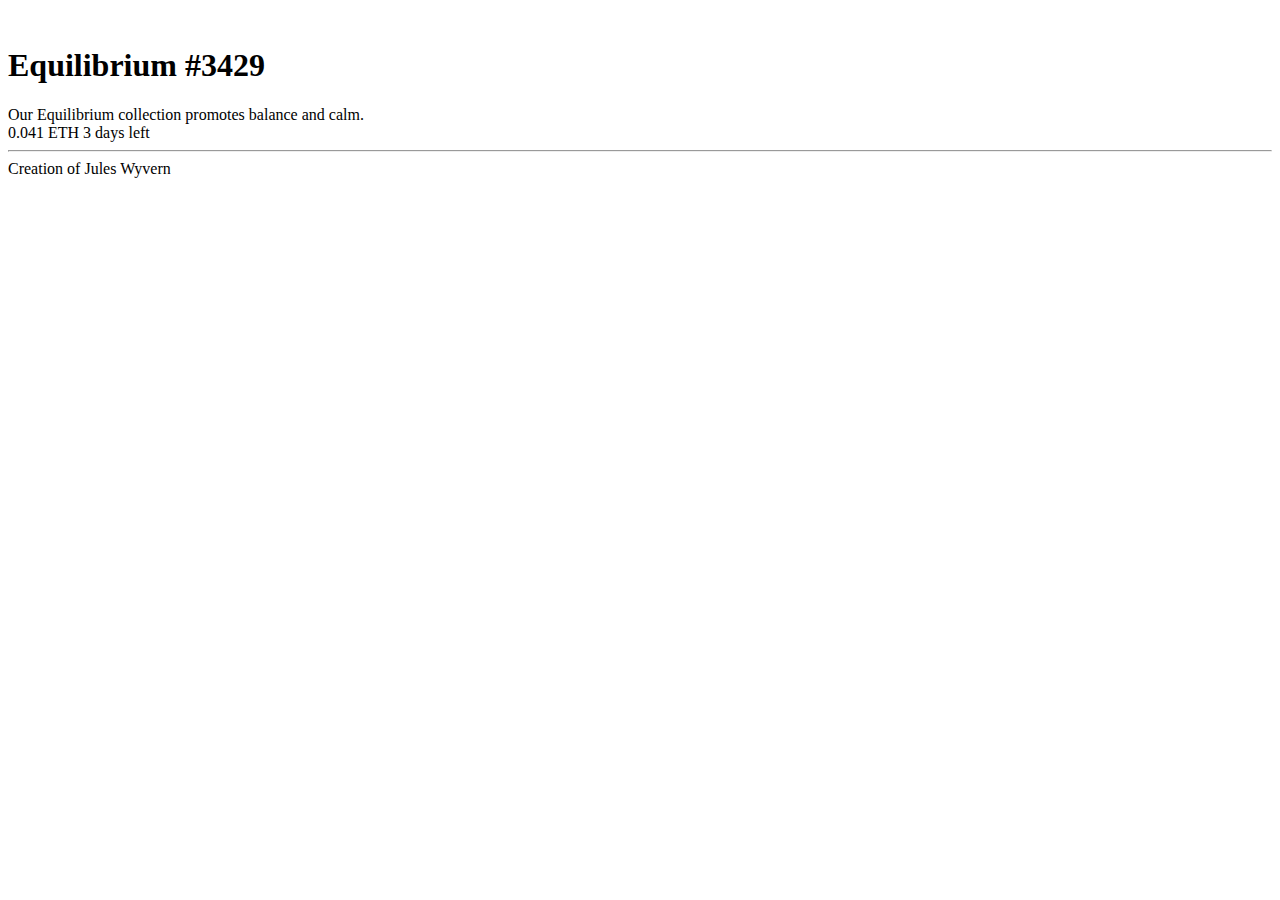
==== index.html @ a520621f "w" ====
<!DOCTYPE html>
<html lang="en">
  <head>
    <meta charset="UTF-8" />
    <meta name="viewport" content="width=device-width, initial-scale=1.0" />
    <!-- displays site properly based on user's device -->

    <link
      rel="icon"
      type="image/png"
      sizes="32x32"
      href="./images/favicon-32x32.png"
    />

    <title>Frontend Mentor | NFT preview card component</title>
    <link rel="stylesheet" href="style.css" />
  </head>
  <body>
    <div class="card">
      <div class="img">
        <img src="./images/image-equilibrium.jpg" alt="" / id="Equilibrium">
      </div>
      <div class="title">
        <h1>Equilibrium #3429</h1>
      </div>

      <div class="description">
        Our Equilibrium collection promotes balance and calm.
      </div>
      <div class="bottom">
        <span id="price"
          ><img class="eth" src="./images/icon-ethereum.svg" alt="" />0.041
          ETH</span>

        <span id="time"
          ><img src="./images/icon-clock.svg" alt="" class="time" id="time" />3
          days left
        </span>
        <br />
        <div class="hr">
          <hr />
        </div>
      </div>
      <div id="createdby">
        <span><img src="./images/image-avatar.png" alt="" />Creation of
          <span id="white">Jules Wyvern</span>
        </span>
      </div>
    </div>

   
    </div>
  </body>
</html>
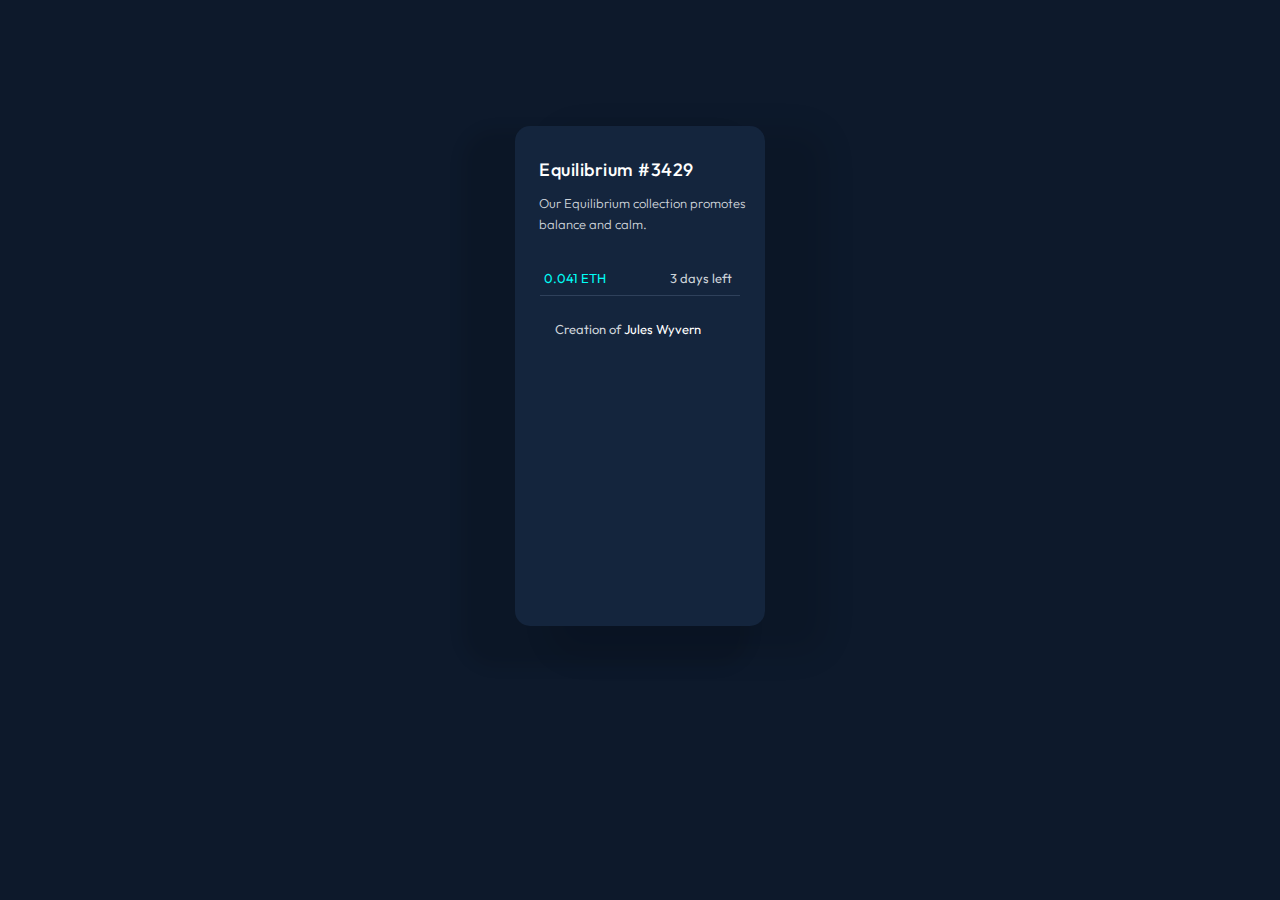
==== commit c3f3612f: "Update index.html" ====
--- a/index.html
+++ b/index.html
@@ -13,7 +13,7 @@
     />
 
     <title>Frontend Mentor | NFT preview card component</title>
-    <link rel="stylesheet" href="style.css" />
+    <link rel="stylesheet" href="./nft-preview-card-component-main/style.css" />
   </head>
   <body>
     <div class="card">
--- a/nft-preview-card-component-main/style.css
+++ b/nft-preview-card-component-main/style.css
@@ -0,0 +1,101 @@
+@import url("https://fonts.googleapis.com/css2?family=Outfit:wght@300;400;600&display=swap");
+body {
+  background-color: hsl(217, 54%, 11%);
+}
+.attribution {
+  font-size: 11px;
+  text-align: center;
+}
+
+.card {
+  background-color: hsl(216, 50%, 16%);
+  width: 250px;
+  height: 500px;
+  font-family: "Outfit", sans-serif;
+  color: #ffffff;
+border-radius: 15px;
+  margin-left: auto;
+  margin-right: auto;
+  margin-top: 10%;
+  margin-bottom: auto;
+  box-shadow: -34px 22px 14px 19px rgba(0,0,0,0.1),49px 16px 29px 14px rgba(0,0,0,0.1);
+}
+h1 {
+  font-size: 18px;
+  font-weight: 500;
+  padding-left: 1.5rem;
+  letter-spacing: 0.5px;
+}
+.description {
+  font-size: 13px;
+  font-weight: 300;
+  padding-left: 1.5rem;
+  width: 250px;
+  text-align: start;
+  color: #ced4da;
+  line-height: 1.6;
+}
+
+.eth {
+  width: 10px;
+  height: auto;
+  padding-left: 1.5rem;
+  padding-right: 5px;
+}
+#price {
+  font-size: 13px;
+  color: hsl(178, 100%, 50%);
+  font-weight: 400;
+}
+.bottom {
+  margin-top: 2rem;
+  width: 250px;
+  height: 150px;
+}
+#time {
+  color: #ced4da;
+  font-size: 13px;
+  font-weight: 400;
+  padding-left: 1.6rem;
+}
+.hr {
+  width: 200px;
+  margin: 0 auto;
+}
+hr {
+  background-color: hsl(215, 32%, 27%);
+  border: none;
+  height: 0.5px;
+}
+.time {
+  width: 10px;
+  height: auto;
+  padding-right: 10px;
+}
+#createdby img {
+  width: auto;
+  height: 25px;
+  padding-right: 20px;
+  margin: auto;
+}
+#createdby {
+  margin-top: -6rem;
+  width: 250px;
+  height: 100px;
+  padding-left: 20px;
+  margin-right: 5rem;
+  font-size: 13px;
+  color: #ced4da;
+}
+
+#Equilibrium {
+  border-radius: 10px;
+  border: 10px black;
+  width: 220px;
+  margin-left: 1rem;
+  margin-right: 1rem;
+  margin-top: 1rem;
+}
+#white {
+    color:#ffffff;
+}
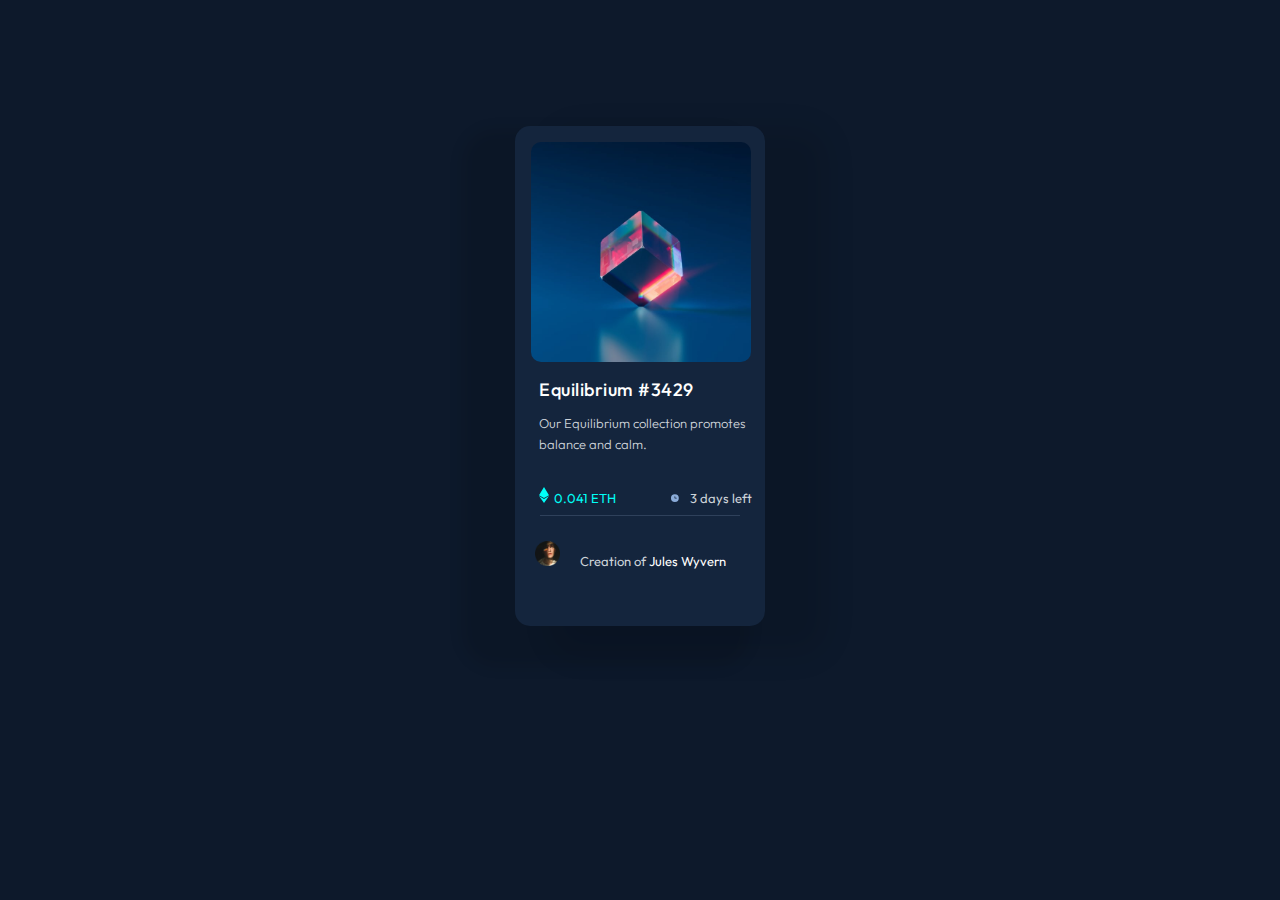
==== commit 6ded1f2b: "s" ====
--- a/index.html
+++ b/index.html
@@ -18,8 +18,9 @@
   <body>
     <div class="card">
       <div class="img">
-        <img src="./images/image-equilibrium.jpg" alt="" / id="Equilibrium">
+        <img src="./nft-preview-card-component-main/images/image-equilibrium.jpg" alt=""  id="Equilibrium">
       </div>
+        
       <div class="title">
         <h1>Equilibrium #3429</h1>
       </div>
@@ -29,11 +30,11 @@
       </div>
       <div class="bottom">
         <span id="price"
-          ><img class="eth" src="./images/icon-ethereum.svg" alt="" />0.041
+          ><img class="eth" src="./nft-preview-card-component-main/images/icon-ethereum.svg" alt="" />0.041
           ETH</span>
 
         <span id="time"
-          ><img src="./images/icon-clock.svg" alt="" class="time" id="time" />3
+          ><img src="./nft-preview-card-component-main/images/icon-clock.svg" alt="" class="time" id="time" />3
           days left
         </span>
         <br />
@@ -42,7 +43,7 @@
         </div>
       </div>
       <div id="createdby">
-        <span><img src="./images/image-avatar.png" alt="" />Creation of
+        <span><img src="./nft-preview-card-component-main/images/image-avatar.png" alt="" />Creation of
           <span id="white">Jules Wyvern</span>
         </span>
       </div>
--- a/nft-preview-card-component-main/style.css
+++ b/nft-preview-card-component-main/style.css
@@ -13,12 +13,13 @@
   height: 500px;
   font-family: "Outfit", sans-serif;
   color: #ffffff;
-border-radius: 15px;
+  border-radius: 15px;
   margin-left: auto;
   margin-right: auto;
   margin-top: 10%;
   margin-bottom: auto;
-  box-shadow: -34px 22px 14px 19px rgba(0,0,0,0.1),49px 16px 29px 14px rgba(0,0,0,0.1);
+  box-shadow: -34px 22px 14px 19px rgba(0, 0, 0, 0.1),
+    49px 16px 29px 14px rgba(0, 0, 0, 0.1);
 }
 h1 {
   font-size: 18px;
@@ -92,10 +93,13 @@
   border-radius: 10px;
   border: 10px black;
   width: 220px;
+  height: auto;
   margin-left: 1rem;
   margin-right: 1rem;
   margin-top: 1rem;
+  position: relative;
 }
 #white {
-    color:#ffffff;
+  color: #ffffff;
 }
+
